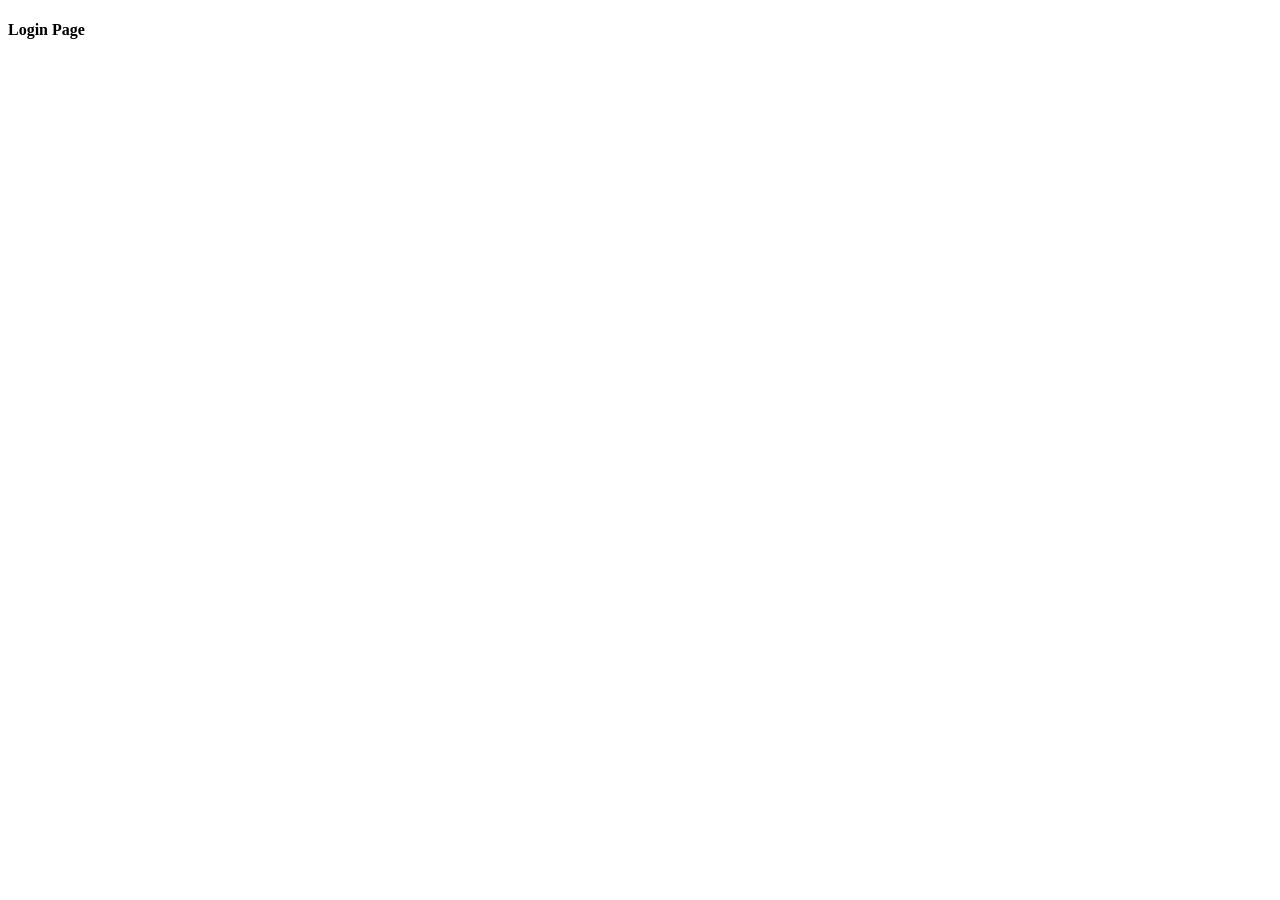
==== src/main/resources/static/login.html @ 71202cf6 "Spring Boot Web App" ====
<!DOCTYPE html>
<html lang="en">
<head>
    <meta charset="UTF-8">
    <meta name="viewport" content="width=device-width, initial-scale=1.0">
    <title>Document</title>
</head>
<body>
    <h4>Login Page</h4>
</body>
</html>
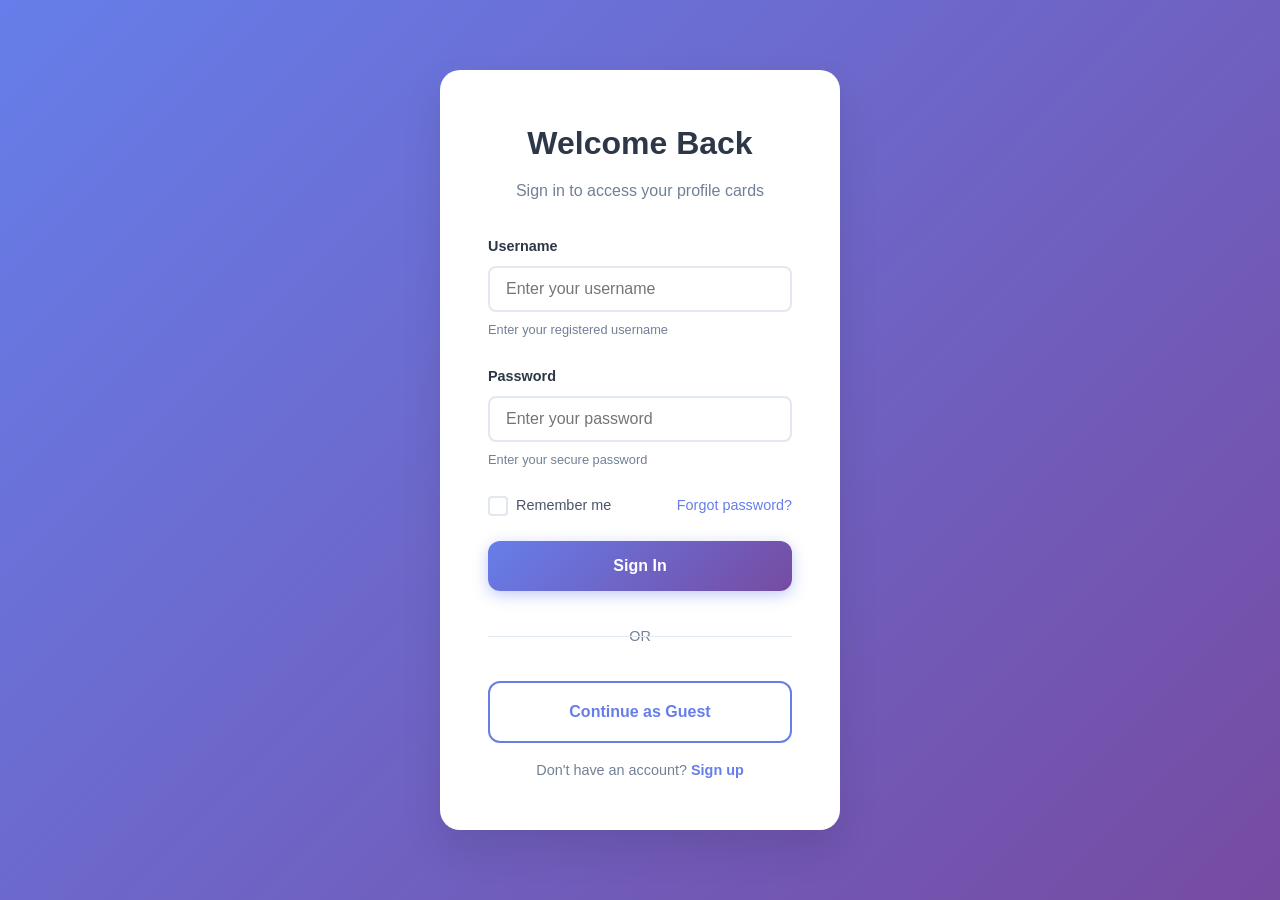
==== commit 17b1c8e7: "Updated" ====
--- a/src/main/resources/static/login.html
+++ b/src/main/resources/static/login.html
@@ -3,9 +3,86 @@
 <head>
     <meta charset="UTF-8">
     <meta name="viewport" content="width=device-width, initial-scale=1.0">
-    <title>Document</title>
+    <meta name="description" content="Login page for user profile application">
+    <title>Login - User Profile Cards</title>
+    <link rel="stylesheet" href="./style.css">
 </head>
-<body>
-    <h4>Login Page</h4>
+<body class="login-page">
+    <div class="login-container">
+        <header class="login-header">
+            <h1>Welcome Back</h1>
+            <p class="login-subtitle">Sign in to access your profile cards</p>
+        </header>
+        
+        <main class="login-main">
+            <form class="login-form" onsubmit="handleLogin(event)">
+                <div class="form-group">
+                    <label for="username">Username</label>
+                    <input 
+                        type="text" 
+                        id="username" 
+                        name="username" 
+                        required 
+                        placeholder="Enter your username"
+                        aria-describedby="username-help"
+                    >
+                    <small id="username-help">Enter your registered username</small>
+                </div>
+                
+                <div class="form-group">
+                    <label for="password">Password</label>
+                    <input 
+                        type="password" 
+                        id="password" 
+                        name="password" 
+                        required 
+                        placeholder="Enter your password"
+                        aria-describedby="password-help"
+                    >
+                    <small id="password-help">Enter your secure password</small>
+                </div>
+                
+                <div class="form-options">
+                    <label class="checkbox-container">
+                        <input type="checkbox" id="remember" name="remember">
+                        <span class="checkmark"></span>
+                        Remember me
+                    </label>
+                    <a href="#" class="forgot-password">Forgot password?</a>
+                </div>
+                
+                <button type="submit" class="btn btn-primary btn-full">
+                    Sign In
+                </button>
+            </form>
+            
+            <div class="login-divider">
+                <span>OR</span>
+            </div>
+            
+            <div class="alternative-actions">
+                <a href="/" class="btn btn-secondary btn-full">
+                    Continue as Guest
+                </a>
+                <p class="signup-prompt">
+                    Don't have an account? <a href="#" class="signup-link">Sign up</a>
+                </p>
+            </div>
+        </main>
+    </div>
+    
+    <script>
+        function handleLogin(event) {
+            event.preventDefault();
+            // Basic form validation
+            const username = document.getElementById('username').value;
+            const password = document.getElementById('password').value;
+            
+            if (username && password) {
+                // Redirect to main page (in a real app, this would authenticate first)
+                window.location.href = '/';
+            }
+        }
+    </script>
 </body>
 </html>
--- a/src/main/resources/static/style.css
+++ b/src/main/resources/static/style.css
@@ -0,0 +1,494 @@
+/* Reset and Base Styles */
+* {
+    margin: 0;
+    padding: 0;
+    box-sizing: border-box;
+}
+
+body {
+    font-family: -apple-system, BlinkMacSystemFont, 'Segoe UI', Roboto, Oxygen, Ubuntu, Cantarell, sans-serif;
+    line-height: 1.6;
+    color: #333;
+    background: linear-gradient(135deg, #667eea 0%, #764ba2 100%);
+    min-height: 100vh;
+}
+
+/* App Header */
+.app-header {
+    text-align: center;
+    padding: 2rem 1rem;
+    color: white;
+    background: rgba(255, 255, 255, 0.1);
+    backdrop-filter: blur(10px);
+    border-bottom: 1px solid rgba(255, 255, 255, 0.2);
+}
+
+.app-header h1 {
+    font-size: 2.5rem;
+    font-weight: 700;
+    margin-bottom: 0.5rem;
+    text-shadow: 2px 2px 4px rgba(0, 0, 0, 0.3);
+}
+
+.subtitle {
+    font-size: 1.1rem;
+    opacity: 0.9;
+    font-weight: 300;
+}
+
+/* Main Content */
+.main-content {
+    max-width: 1200px;
+    margin: 0 auto;
+    padding: 2rem;
+}
+
+.user-section {
+    display: flex;
+    flex-direction: column;
+    align-items: center;
+    gap: 2rem;
+}
+
+/* Enhanced Card Design */
+.card {
+    background: white;
+    border-radius: 20px;
+    box-shadow: 0 20px 40px rgba(0, 0, 0, 0.1);
+    transition: all 0.3s cubic-bezier(0.4, 0, 0.2, 1);
+    width: 100%;
+    max-width: 400px;
+    overflow: hidden;
+    position: relative;
+}
+
+.card:hover {
+    transform: translateY(-10px);
+    box-shadow: 0 30px 60px rgba(0, 0, 0, 0.15);
+}
+
+.card-image-container {
+    position: relative;
+    width: 100%;
+    height: 300px;
+    overflow: hidden;
+    background: linear-gradient(45deg, #f093fb 0%, #f5576c 100%);
+}
+
+.user-avatar {
+    width: 100%;
+    height: 100%;
+    object-fit: cover;
+    transition: transform 0.3s ease;
+}
+
+.card:hover .user-avatar {
+    transform: scale(1.05);
+}
+
+/* Loading Spinner */
+.loading-spinner {
+    position: absolute;
+    top: 50%;
+    left: 50%;
+    transform: translate(-50%, -50%);
+    background: rgba(255, 255, 255, 0.9);
+    border-radius: 50%;
+    padding: 20px;
+    display: flex;
+    align-items: center;
+    justify-content: center;
+}
+
+.spinner {
+    width: 40px;
+    height: 40px;
+    border: 4px solid #f3f3f3;
+    border-top: 4px solid #667eea;
+    border-radius: 50%;
+    animation: spin 1s linear infinite;
+}
+
+@keyframes spin {
+    0% { transform: rotate(0deg); }
+    100% { transform: rotate(360deg); }
+}
+
+/* Card Content */
+.card-content {
+    padding: 2rem;
+    text-align: center;
+}
+
+.user-name {
+    font-size: 1.8rem;
+    font-weight: 700;
+    color: #2d3748;
+    margin-bottom: 0.5rem;
+}
+
+.user-designation {
+    font-size: 1.1rem;
+    color: #718096;
+    margin-bottom: 1rem;
+}
+
+.user-meta {
+    display: flex;
+    justify-content: center;
+    gap: 2rem;
+    padding: 1rem 0;
+    border-top: 1px solid #e2e8f0;
+    margin-top: 1rem;
+}
+
+.meta-item {
+    display: flex;
+    flex-direction: column;
+    align-items: center;
+    font-size: 0.9rem;
+    color: #4a5568;
+}
+
+/* Button Styles */
+.button-container {
+    display: flex;
+    gap: 1rem;
+    flex-wrap: wrap;
+    justify-content: center;
+    width: 100%;
+    max-width: 400px;
+}
+
+.btn {
+    display: inline-flex;
+    align-items: center;
+    justify-content: center;
+    gap: 0.5rem;
+    padding: 1rem 2rem;
+    border: none;
+    border-radius: 12px;
+    font-size: 1rem;
+    font-weight: 600;
+    text-decoration: none;
+    cursor: pointer;
+    transition: all 0.2s ease;
+    position: relative;
+    overflow: hidden;
+}
+
+.btn:before {
+    content: '';
+    position: absolute;
+    top: 0;
+    left: -100%;
+    width: 100%;
+    height: 100%;
+    background: linear-gradient(90deg, transparent, rgba(255, 255, 255, 0.2), transparent);
+    transition: left 0.5s;
+}
+
+.btn:hover:before {
+    left: 100%;
+}
+
+.btn-primary {
+    background: linear-gradient(135deg, #667eea 0%, #764ba2 100%);
+    color: white;
+    box-shadow: 0 4px 15px rgba(102, 126, 234, 0.4);
+}
+
+.btn-primary:hover {
+    transform: translateY(-2px);
+    box-shadow: 0 6px 20px rgba(102, 126, 234, 0.5);
+}
+
+.btn-secondary {
+    background: white;
+    color: #667eea;
+    border: 2px solid #667eea;
+}
+
+.btn-secondary:hover {
+    background: #667eea;
+    color: white;
+    transform: translateY(-2px);
+}
+
+.btn-full {
+    width: 100%;
+}
+
+.btn-icon {
+    font-size: 1.2rem;
+}
+
+/* Stats Container */
+.stats-container {
+    background: rgba(255, 255, 255, 0.1);
+    backdrop-filter: blur(10px);
+    border-radius: 12px;
+    padding: 1rem 2rem;
+    border: 1px solid rgba(255, 255, 255, 0.2);
+}
+
+.stat-item {
+    display: flex;
+    justify-content: space-between;
+    align-items: center;
+    color: white;
+    font-size: 1rem;
+}
+
+.stat-label {
+    opacity: 0.8;
+}
+
+.stat-value {
+    font-weight: 700;
+    font-size: 1.2rem;
+}
+
+/* Footer */
+.app-footer {
+    text-align: center;
+    padding: 2rem;
+    color: white;
+    background: rgba(0, 0, 0, 0.2);
+}
+
+.app-footer a {
+    color: #667eea;
+    text-decoration: none;
+    font-weight: 600;
+}
+
+.app-footer a:hover {
+    text-decoration: underline;
+}
+
+/* Login Page Styles */
+.login-page {
+    background: linear-gradient(135deg, #667eea 0%, #764ba2 100%);
+    display: flex;
+    align-items: center;
+    justify-content: center;
+    min-height: 100vh;
+    padding: 1rem;
+}
+
+.login-container {
+    background: white;
+    border-radius: 20px;
+    box-shadow: 0 20px 40px rgba(0, 0, 0, 0.1);
+    padding: 3rem;
+    width: 100%;
+    max-width: 400px;
+}
+
+.login-header {
+    text-align: center;
+    margin-bottom: 2rem;
+}
+
+.login-header h1 {
+    color: #2d3748;
+    font-size: 2rem;
+    margin-bottom: 0.5rem;
+}
+
+.login-subtitle {
+    color: #718096;
+    font-size: 1rem;
+}
+
+.login-form {
+    display: flex;
+    flex-direction: column;
+    gap: 1.5rem;
+}
+
+.form-group {
+    display: flex;
+    flex-direction: column;
+    gap: 0.5rem;
+}
+
+.form-group label {
+    font-weight: 600;
+    color: #2d3748;
+    font-size: 0.9rem;
+}
+
+.form-group input {
+    padding: 0.75rem 1rem;
+    border: 2px solid #e2e8f0;
+    border-radius: 8px;
+    font-size: 1rem;
+    transition: border-color 0.2s ease;
+}
+
+.form-group input:focus {
+    outline: none;
+    border-color: #667eea;
+    box-shadow: 0 0 0 3px rgba(102, 126, 234, 0.1);
+}
+
+.form-group small {
+    color: #718096;
+    font-size: 0.8rem;
+}
+
+.form-options {
+    display: flex;
+    justify-content: space-between;
+    align-items: center;
+}
+
+.checkbox-container {
+    display: flex;
+    align-items: center;
+    gap: 0.5rem;
+    cursor: pointer;
+    font-size: 0.9rem;
+    color: #4a5568;
+}
+
+.checkbox-container input[type="checkbox"] {
+    display: none;
+}
+
+.checkmark {
+    width: 20px;
+    height: 20px;
+    border: 2px solid #e2e8f0;
+    border-radius: 4px;
+    position: relative;
+    transition: all 0.2s ease;
+}
+
+.checkbox-container input[type="checkbox"]:checked + .checkmark {
+    background: #667eea;
+    border-color: #667eea;
+}
+
+.checkbox-container input[type="checkbox"]:checked + .checkmark:after {
+    content: '×';
+    position: absolute;
+    top: -2px;
+    left: 4px;
+    color: white;
+    font-size: 16px;
+    font-weight: bold;
+}
+
+.forgot-password {
+    color: #667eea;
+    text-decoration: none;
+    font-size: 0.9rem;
+}
+
+.forgot-password:hover {
+    text-decoration: underline;
+}
+
+.login-divider {
+    text-align: center;
+    margin: 2rem 0;
+    position: relative;
+}
+
+.login-divider::before {
+    content: '';
+    position: absolute;
+    top: 50%;
+    left: 0;
+    right: 0;
+    height: 1px;
+    background: #e2e8f0;
+}
+
+.login-divider span {
+    background: white;
+    padding: 0 1rem;
+    color: #718096;
+    font-size: 0.9rem;
+}
+
+.alternative-actions {
+    display: flex;
+    flex-direction: column;
+    gap: 1rem;
+}
+
+.signup-prompt {
+    text-align: center;
+    color: #718096;
+    font-size: 0.9rem;
+}
+
+.signup-link {
+    color: #667eea;
+    text-decoration: none;
+    font-weight: 600;
+}
+
+.signup-link:hover {
+    text-decoration: underline;
+}
+
+/* Responsive Design */
+@media (max-width: 768px) {
+    .app-header h1 {
+        font-size: 2rem;
+    }
+    
+    .main-content {
+        padding: 1rem;
+    }
+    
+    .card {
+        max-width: 100%;
+    }
+    
+    .button-container {
+        flex-direction: column;
+        width: 100%;
+        max-width: 300px;
+    }
+    
+    .btn {
+        width: 100%;
+    }
+    
+    .user-meta {
+        flex-direction: column;
+        gap: 1rem;
+    }
+    
+    .login-container {
+        padding: 2rem;
+    }
+}
+
+@media (max-width: 480px) {
+    .app-header {
+        padding: 1rem;
+    }
+    
+    .app-header h1 {
+        font-size: 1.8rem;
+    }
+    
+    .card-image-container {
+        height: 250px;
+    }
+    
+    .card-content {
+        padding: 1.5rem;
+    }
+    
+    .user-name {
+        font-size: 1.5rem;
+    }
+}
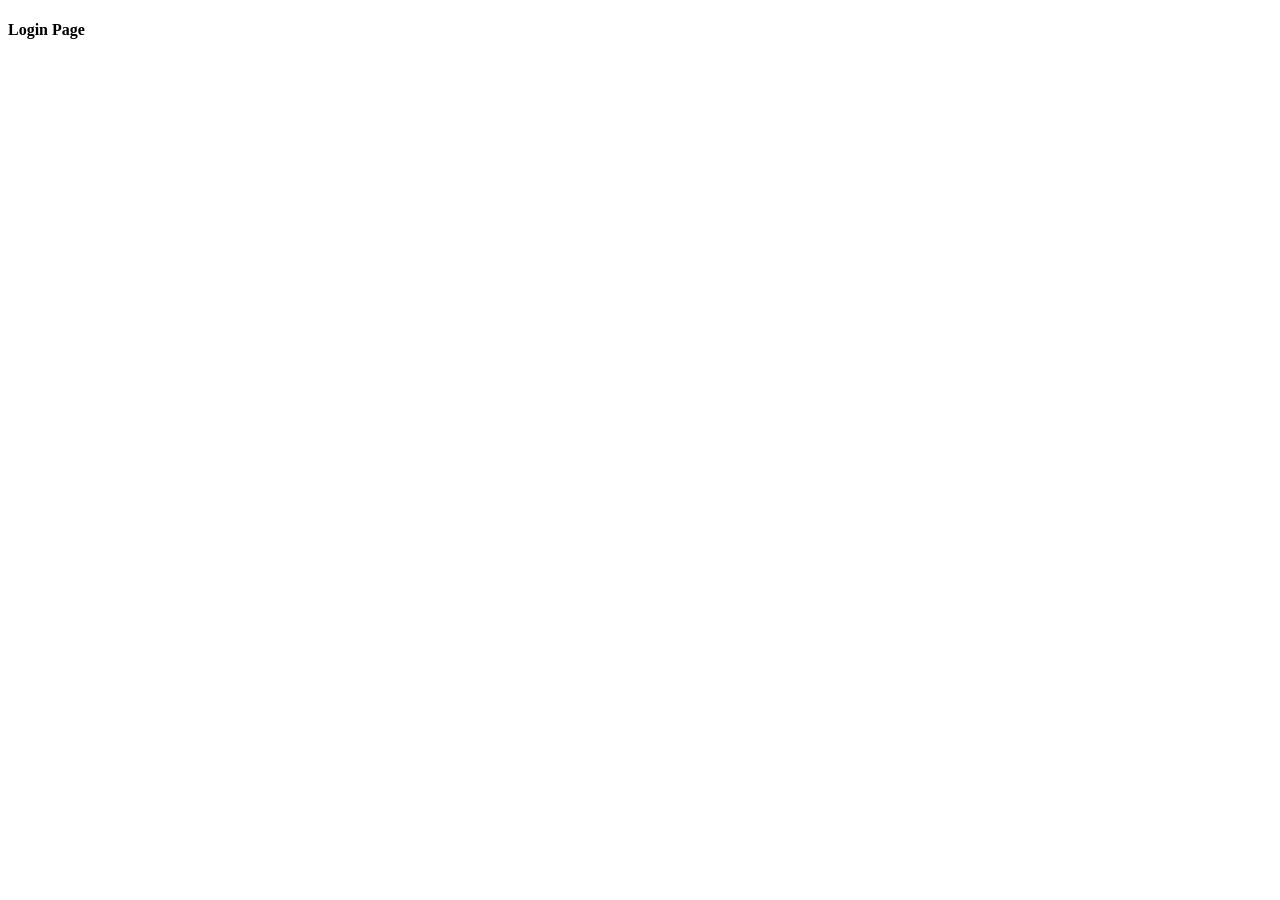
==== commit 6dfead98: "adding docker file" ====
--- a/src/main/resources/static/login.html
+++ b/src/main/resources/static/login.html
@@ -3,86 +3,9 @@
 <head>
     <meta charset="UTF-8">
     <meta name="viewport" content="width=device-width, initial-scale=1.0">
-    <meta name="description" content="Login page for user profile application">
-    <title>Login - User Profile Cards</title>
-    <link rel="stylesheet" href="./style.css">
+    <title>Document</title>
 </head>
-<body class="login-page">
-    <div class="login-container">
-        <header class="login-header">
-            <h1>Welcome Back</h1>
-            <p class="login-subtitle">Sign in to access your profile cards</p>
-        </header>
-        
-        <main class="login-main">
-            <form class="login-form" onsubmit="handleLogin(event)">
-                <div class="form-group">
-                    <label for="username">Username</label>
-                    <input 
-                        type="text" 
-                        id="username" 
-                        name="username" 
-                        required 
-                        placeholder="Enter your username"
-                        aria-describedby="username-help"
-                    >
-                    <small id="username-help">Enter your registered username</small>
-                </div>
-                
-                <div class="form-group">
-                    <label for="password">Password</label>
-                    <input 
-                        type="password" 
-                        id="password" 
-                        name="password" 
-                        required 
-                        placeholder="Enter your password"
-                        aria-describedby="password-help"
-                    >
-                    <small id="password-help">Enter your secure password</small>
-                </div>
-                
-                <div class="form-options">
-                    <label class="checkbox-container">
-                        <input type="checkbox" id="remember" name="remember">
-                        <span class="checkmark"></span>
-                        Remember me
-                    </label>
-                    <a href="#" class="forgot-password">Forgot password?</a>
-                </div>
-                
-                <button type="submit" class="btn btn-primary btn-full">
-                    Sign In
-                </button>
-            </form>
-            
-            <div class="login-divider">
-                <span>OR</span>
-            </div>
-            
-            <div class="alternative-actions">
-                <a href="/" class="btn btn-secondary btn-full">
-                    Continue as Guest
-                </a>
-                <p class="signup-prompt">
-                    Don't have an account? <a href="#" class="signup-link">Sign up</a>
-                </p>
-            </div>
-        </main>
-    </div>
-    
-    <script>
-        function handleLogin(event) {
-            event.preventDefault();
-            // Basic form validation
-            const username = document.getElementById('username').value;
-            const password = document.getElementById('password').value;
-            
-            if (username && password) {
-                // Redirect to main page (in a real app, this would authenticate first)
-                window.location.href = '/';
-            }
-        }
-    </script>
+<body>
+    <h4>Login Page</h4>
 </body>
 </html>
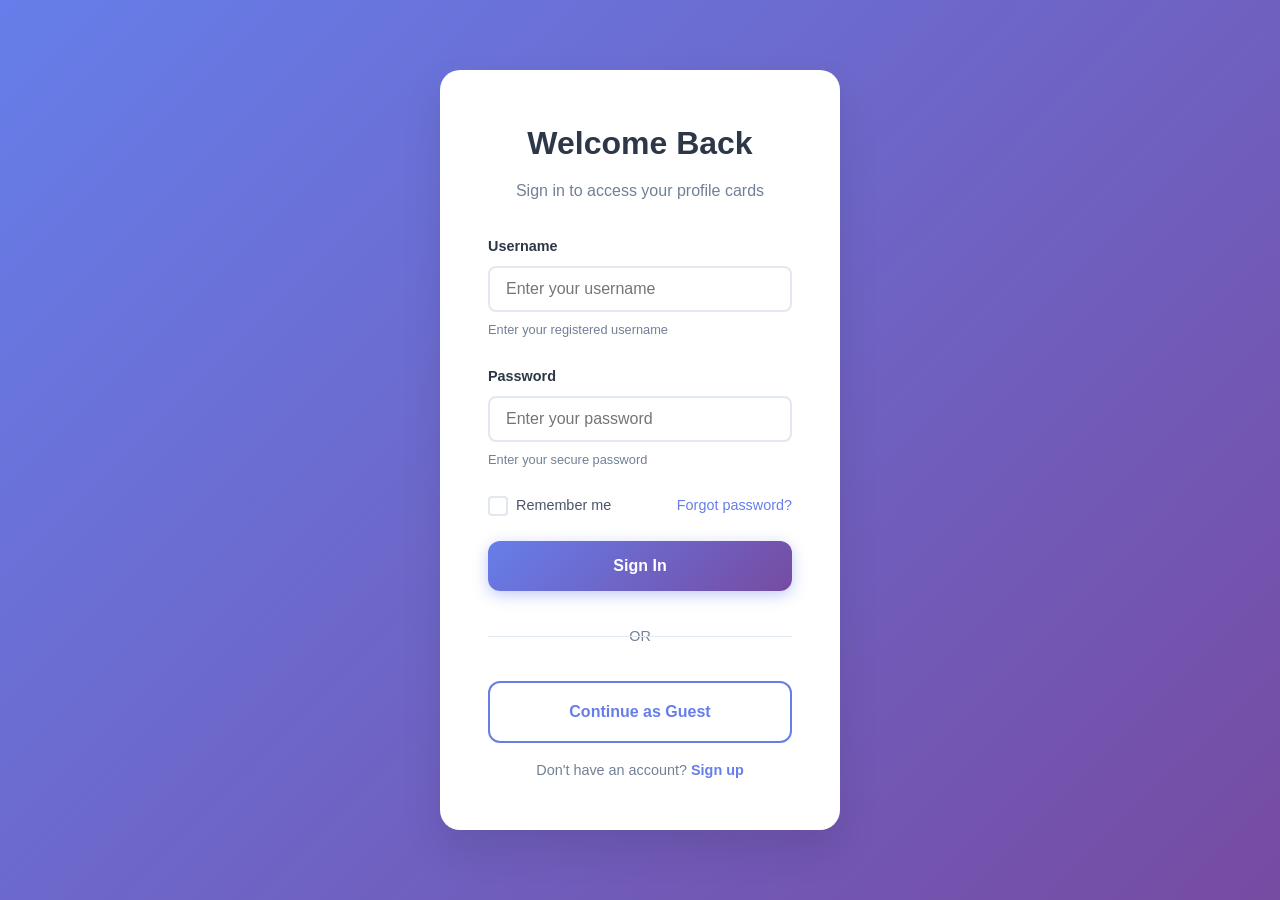
==== commit e619631c: "Updated interactively" ====
--- a/src/main/resources/static/login.html
+++ b/src/main/resources/static/login.html
@@ -3,9 +3,86 @@
 <head>
     <meta charset="UTF-8">
     <meta name="viewport" content="width=device-width, initial-scale=1.0">
-    <title>Document</title>
+    <meta name="description" content="Login page for user profile application">
+    <title>Login - User Profile Cards</title>
+    <link rel="stylesheet" href="./style.css">
 </head>
-<body>
-    <h4>Login Page</h4>
+<body class="login-page">
+    <div class="login-container">
+        <header class="login-header">
+            <h1>Welcome Back</h1>
+            <p class="login-subtitle">Sign in to access your profile cards</p>
+        </header>
+        
+        <main class="login-main">
+            <form class="login-form" onsubmit="handleLogin(event)">
+                <div class="form-group">
+                    <label for="username">Username</label>
+                    <input 
+                        type="text" 
+                        id="username" 
+                        name="username" 
+                        required 
+                        placeholder="Enter your username"
+                        aria-describedby="username-help"
+                    >
+                    <small id="username-help">Enter your registered username</small>
+                </div>
+                
+                <div class="form-group">
+                    <label for="password">Password</label>
+                    <input 
+                        type="password" 
+                        id="password" 
+                        name="password" 
+                        required 
+                        placeholder="Enter your password"
+                        aria-describedby="password-help"
+                    >
+                    <small id="password-help">Enter your secure password</small>
+                </div>
+                
+                <div class="form-options">
+                    <label class="checkbox-container">
+                        <input type="checkbox" id="remember" name="remember">
+                        <span class="checkmark"></span>
+                        Remember me
+                    </label>
+                    <a href="#" class="forgot-password">Forgot password?</a>
+                </div>
+                
+                <button type="submit" class="btn btn-primary btn-full">
+                    Sign In
+                </button>
+            </form>
+            
+            <div class="login-divider">
+                <span>OR</span>
+            </div>
+            
+            <div class="alternative-actions">
+                <a href="/" class="btn btn-secondary btn-full">
+                    Continue as Guest
+                </a>
+                <p class="signup-prompt">
+                    Don't have an account? <a href="#" class="signup-link">Sign up</a>
+                </p>
+            </div>
+        </main>
+    </div>
+    
+    <script>
+        function handleLogin(event) {
+            event.preventDefault();
+            // Basic form validation
+            const username = document.getElementById('username').value;
+            const password = document.getElementById('password').value;
+            
+            if (username && password) {
+                // Redirect to main page (in a real app, this would authenticate first)
+                window.location.href = '/';
+            }
+        }
+    </script>
 </body>
 </html>
--- a/src/main/resources/static/style.css
+++ b/src/main/resources/static/style.css
@@ -0,0 +1,494 @@
+/* Reset and Base Styles */
+* {
+    margin: 0;
+    padding: 0;
+    box-sizing: border-box;
+}
+
+body {
+    font-family: -apple-system, BlinkMacSystemFont, 'Segoe UI', Roboto, Oxygen, Ubuntu, Cantarell, sans-serif;
+    line-height: 1.6;
+    color: #333;
+    background: linear-gradient(135deg, #667eea 0%, #764ba2 100%);
+    min-height: 100vh;
+}
+
+/* App Header */
+.app-header {
+    text-align: center;
+    padding: 2rem 1rem;
+    color: white;
+    background: rgba(255, 255, 255, 0.1);
+    backdrop-filter: blur(10px);
+    border-bottom: 1px solid rgba(255, 255, 255, 0.2);
+}
+
+.app-header h1 {
+    font-size: 2.5rem;
+    font-weight: 700;
+    margin-bottom: 0.5rem;
+    text-shadow: 2px 2px 4px rgba(0, 0, 0, 0.3);
+}
+
+.subtitle {
+    font-size: 1.1rem;
+    opacity: 0.9;
+    font-weight: 300;
+}
+
+/* Main Content */
+.main-content {
+    max-width: 1200px;
+    margin: 0 auto;
+    padding: 2rem;
+}
+
+.user-section {
+    display: flex;
+    flex-direction: column;
+    align-items: center;
+    gap: 2rem;
+}
+
+/* Enhanced Card Design */
+.card {
+    background: white;
+    border-radius: 20px;
+    box-shadow: 0 20px 40px rgba(0, 0, 0, 0.1);
+    transition: all 0.3s cubic-bezier(0.4, 0, 0.2, 1);
+    width: 100%;
+    max-width: 400px;
+    overflow: hidden;
+    position: relative;
+}
+
+.card:hover {
+    transform: translateY(-10px);
+    box-shadow: 0 30px 60px rgba(0, 0, 0, 0.15);
+}
+
+.card-image-container {
+    position: relative;
+    width: 100%;
+    height: 300px;
+    overflow: hidden;
+    background: linear-gradient(45deg, #f093fb 0%, #f5576c 100%);
+}
+
+.user-avatar {
+    width: 100%;
+    height: 100%;
+    object-fit: cover;
+    transition: transform 0.3s ease;
+}
+
+.card:hover .user-avatar {
+    transform: scale(1.05);
+}
+
+/* Loading Spinner */
+.loading-spinner {
+    position: absolute;
+    top: 50%;
+    left: 50%;
+    transform: translate(-50%, -50%);
+    background: rgba(255, 255, 255, 0.9);
+    border-radius: 50%;
+    padding: 20px;
+    display: flex;
+    align-items: center;
+    justify-content: center;
+}
+
+.spinner {
+    width: 40px;
+    height: 40px;
+    border: 4px solid #f3f3f3;
+    border-top: 4px solid #667eea;
+    border-radius: 50%;
+    animation: spin 1s linear infinite;
+}
+
+@keyframes spin {
+    0% { transform: rotate(0deg); }
+    100% { transform: rotate(360deg); }
+}
+
+/* Card Content */
+.card-content {
+    padding: 2rem;
+    text-align: center;
+}
+
+.user-name {
+    font-size: 1.8rem;
+    font-weight: 700;
+    color: #2d3748;
+    margin-bottom: 0.5rem;
+}
+
+.user-designation {
+    font-size: 1.1rem;
+    color: #718096;
+    margin-bottom: 1rem;
+}
+
+.user-meta {
+    display: flex;
+    justify-content: center;
+    gap: 2rem;
+    padding: 1rem 0;
+    border-top: 1px solid #e2e8f0;
+    margin-top: 1rem;
+}
+
+.meta-item {
+    display: flex;
+    flex-direction: column;
+    align-items: center;
+    font-size: 0.9rem;
+    color: #4a5568;
+}
+
+/* Button Styles */
+.button-container {
+    display: flex;
+    gap: 1rem;
+    flex-wrap: wrap;
+    justify-content: center;
+    width: 100%;
+    max-width: 400px;
+}
+
+.btn {
+    display: inline-flex;
+    align-items: center;
+    justify-content: center;
+    gap: 0.5rem;
+    padding: 1rem 2rem;
+    border: none;
+    border-radius: 12px;
+    font-size: 1rem;
+    font-weight: 600;
+    text-decoration: none;
+    cursor: pointer;
+    transition: all 0.2s ease;
+    position: relative;
+    overflow: hidden;
+}
+
+.btn:before {
+    content: '';
+    position: absolute;
+    top: 0;
+    left: -100%;
+    width: 100%;
+    height: 100%;
+    background: linear-gradient(90deg, transparent, rgba(255, 255, 255, 0.2), transparent);
+    transition: left 0.5s;
+}
+
+.btn:hover:before {
+    left: 100%;
+}
+
+.btn-primary {
+    background: linear-gradient(135deg, #667eea 0%, #764ba2 100%);
+    color: white;
+    box-shadow: 0 4px 15px rgba(102, 126, 234, 0.4);
+}
+
+.btn-primary:hover {
+    transform: translateY(-2px);
+    box-shadow: 0 6px 20px rgba(102, 126, 234, 0.5);
+}
+
+.btn-secondary {
+    background: white;
+    color: #667eea;
+    border: 2px solid #667eea;
+}
+
+.btn-secondary:hover {
+    background: #667eea;
+    color: white;
+    transform: translateY(-2px);
+}
+
+.btn-full {
+    width: 100%;
+}
+
+.btn-icon {
+    font-size: 1.2rem;
+}
+
+/* Stats Container */
+.stats-container {
+    background: rgba(255, 255, 255, 0.1);
+    backdrop-filter: blur(10px);
+    border-radius: 12px;
+    padding: 1rem 2rem;
+    border: 1px solid rgba(255, 255, 255, 0.2);
+}
+
+.stat-item {
+    display: flex;
+    justify-content: space-between;
+    align-items: center;
+    color: white;
+    font-size: 1rem;
+}
+
+.stat-label {
+    opacity: 0.8;
+}
+
+.stat-value {
+    font-weight: 700;
+    font-size: 1.2rem;
+}
+
+/* Footer */
+.app-footer {
+    text-align: center;
+    padding: 2rem;
+    color: white;
+    background: rgba(0, 0, 0, 0.2);
+}
+
+.app-footer a {
+    color: #667eea;
+    text-decoration: none;
+    font-weight: 600;
+}
+
+.app-footer a:hover {
+    text-decoration: underline;
+}
+
+/* Login Page Styles */
+.login-page {
+    background: linear-gradient(135deg, #667eea 0%, #764ba2 100%);
+    display: flex;
+    align-items: center;
+    justify-content: center;
+    min-height: 100vh;
+    padding: 1rem;
+}
+
+.login-container {
+    background: white;
+    border-radius: 20px;
+    box-shadow: 0 20px 40px rgba(0, 0, 0, 0.1);
+    padding: 3rem;
+    width: 100%;
+    max-width: 400px;
+}
+
+.login-header {
+    text-align: center;
+    margin-bottom: 2rem;
+}
+
+.login-header h1 {
+    color: #2d3748;
+    font-size: 2rem;
+    margin-bottom: 0.5rem;
+}
+
+.login-subtitle {
+    color: #718096;
+    font-size: 1rem;
+}
+
+.login-form {
+    display: flex;
+    flex-direction: column;
+    gap: 1.5rem;
+}
+
+.form-group {
+    display: flex;
+    flex-direction: column;
+    gap: 0.5rem;
+}
+
+.form-group label {
+    font-weight: 600;
+    color: #2d3748;
+    font-size: 0.9rem;
+}
+
+.form-group input {
+    padding: 0.75rem 1rem;
+    border: 2px solid #e2e8f0;
+    border-radius: 8px;
+    font-size: 1rem;
+    transition: border-color 0.2s ease;
+}
+
+.form-group input:focus {
+    outline: none;
+    border-color: #667eea;
+    box-shadow: 0 0 0 3px rgba(102, 126, 234, 0.1);
+}
+
+.form-group small {
+    color: #718096;
+    font-size: 0.8rem;
+}
+
+.form-options {
+    display: flex;
+    justify-content: space-between;
+    align-items: center;
+}
+
+.checkbox-container {
+    display: flex;
+    align-items: center;
+    gap: 0.5rem;
+    cursor: pointer;
+    font-size: 0.9rem;
+    color: #4a5568;
+}
+
+.checkbox-container input[type="checkbox"] {
+    display: none;
+}
+
+.checkmark {
+    width: 20px;
+    height: 20px;
+    border: 2px solid #e2e8f0;
+    border-radius: 4px;
+    position: relative;
+    transition: all 0.2s ease;
+}
+
+.checkbox-container input[type="checkbox"]:checked + .checkmark {
+    background: #667eea;
+    border-color: #667eea;
+}
+
+.checkbox-container input[type="checkbox"]:checked + .checkmark:after {
+    content: '×';
+    position: absolute;
+    top: -2px;
+    left: 4px;
+    color: white;
+    font-size: 16px;
+    font-weight: bold;
+}
+
+.forgot-password {
+    color: #667eea;
+    text-decoration: none;
+    font-size: 0.9rem;
+}
+
+.forgot-password:hover {
+    text-decoration: underline;
+}
+
+.login-divider {
+    text-align: center;
+    margin: 2rem 0;
+    position: relative;
+}
+
+.login-divider::before {
+    content: '';
+    position: absolute;
+    top: 50%;
+    left: 0;
+    right: 0;
+    height: 1px;
+    background: #e2e8f0;
+}
+
+.login-divider span {
+    background: white;
+    padding: 0 1rem;
+    color: #718096;
+    font-size: 0.9rem;
+}
+
+.alternative-actions {
+    display: flex;
+    flex-direction: column;
+    gap: 1rem;
+}
+
+.signup-prompt {
+    text-align: center;
+    color: #718096;
+    font-size: 0.9rem;
+}
+
+.signup-link {
+    color: #667eea;
+    text-decoration: none;
+    font-weight: 600;
+}
+
+.signup-link:hover {
+    text-decoration: underline;
+}
+
+/* Responsive Design */
+@media (max-width: 768px) {
+    .app-header h1 {
+        font-size: 2rem;
+    }
+    
+    .main-content {
+        padding: 1rem;
+    }
+    
+    .card {
+        max-width: 100%;
+    }
+    
+    .button-container {
+        flex-direction: column;
+        width: 100%;
+        max-width: 300px;
+    }
+    
+    .btn {
+        width: 100%;
+    }
+    
+    .user-meta {
+        flex-direction: column;
+        gap: 1rem;
+    }
+    
+    .login-container {
+        padding: 2rem;
+    }
+}
+
+@media (max-width: 480px) {
+    .app-header {
+        padding: 1rem;
+    }
+    
+    .app-header h1 {
+        font-size: 1.8rem;
+    }
+    
+    .card-image-container {
+        height: 250px;
+    }
+    
+    .card-content {
+        padding: 1.5rem;
+    }
+    
+    .user-name {
+        font-size: 1.5rem;
+    }
+}
